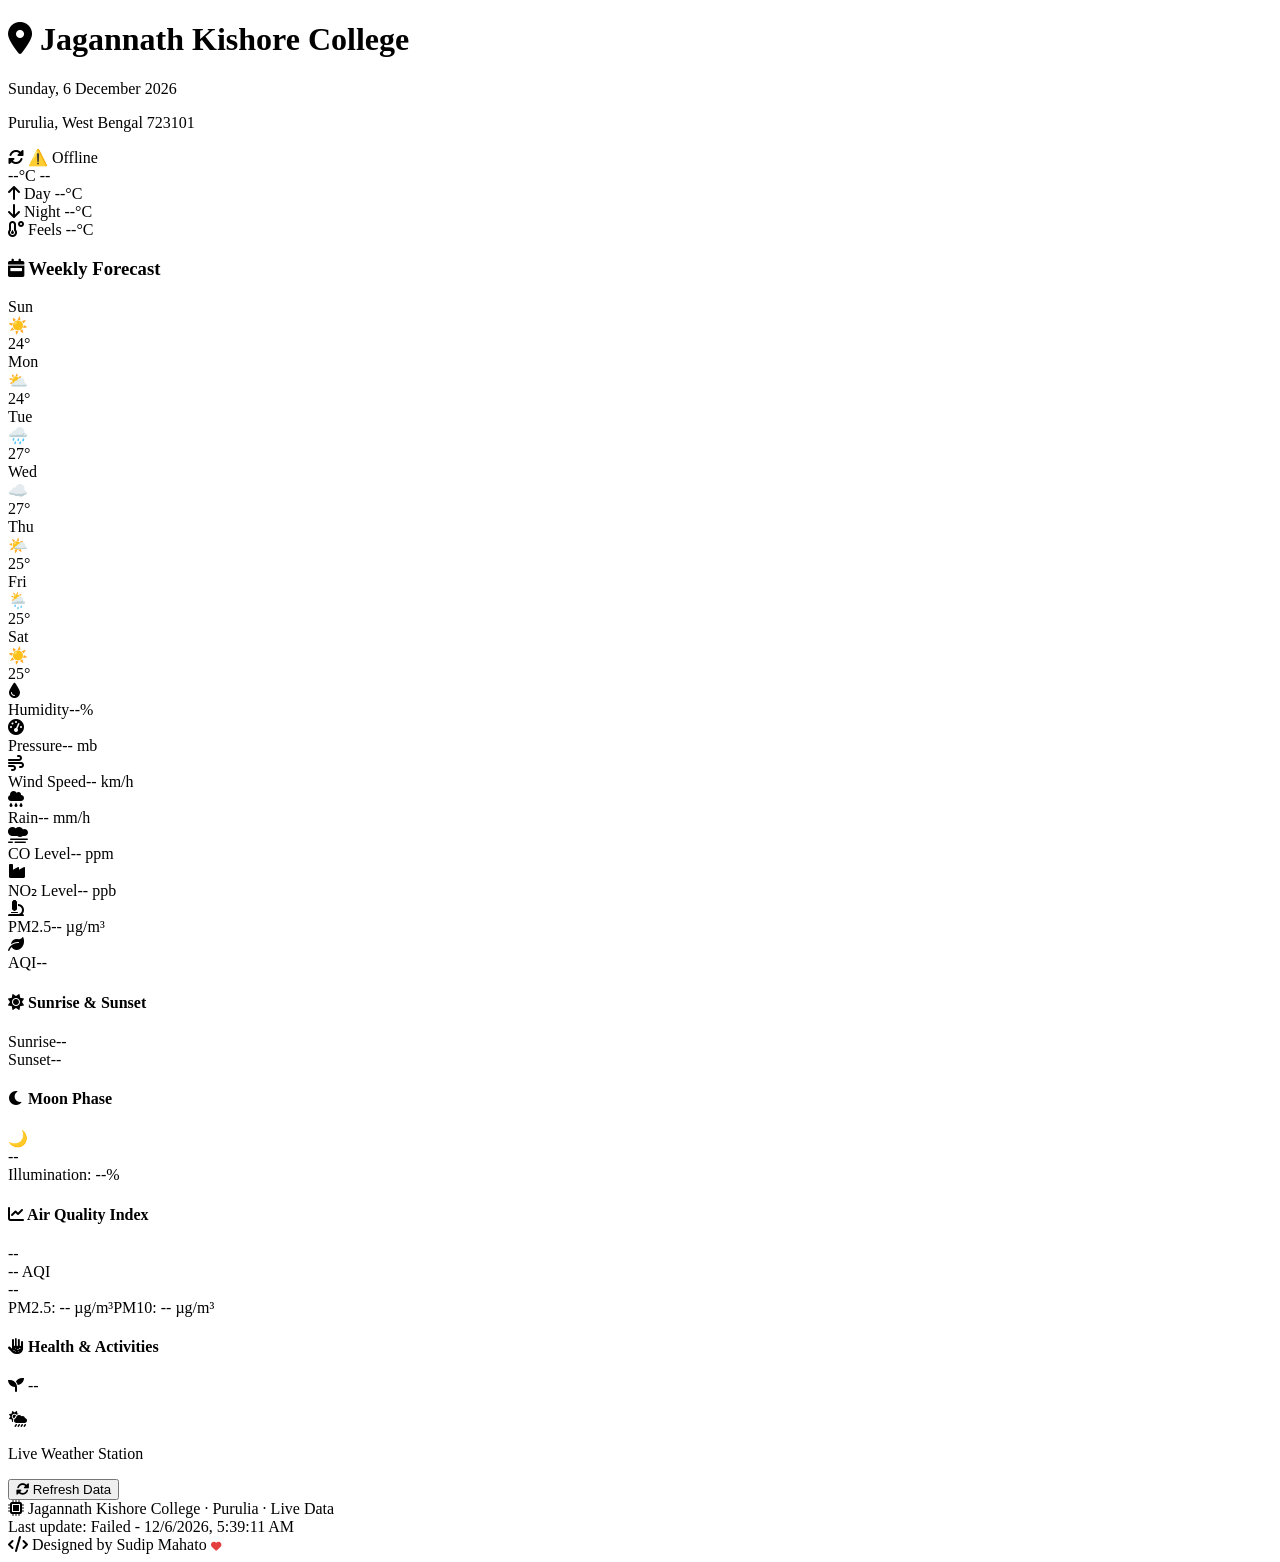
==== html.html @ 6a3ea7fb "Add files via upload" ====
<!DOCTYPE html>
<html lang="en">
<head>
    <meta charset="UTF-8">
    <meta name="viewport" content="width=device-width, initial-scale=1.0, user-scalable=yes">
    <title>Jagannath Kishore College · Live Weather Station</title>
    <link href="https://fonts.googleapis.com/css2?family=Inter:opsz,wght@14..32,300;400;500;600;700;800&display=swap" rel="stylesheet">
    <link rel="stylesheet" href="https://cdnjs.cloudflare.com/ajax/libs/font-awesome/6.0.0-beta3/css/all.min.css">
    <link rel="stylesheet" href="styles.css">
</head>
<body>
<div class="dashboard">
    <div class="header">
        <div class="location-date">
            <h1><i class="fas fa-map-marker-alt"></i> Jagannath Kishore College</h1>
            <p class="date" id="currentDate">Loading...</p>
            <p class="sub-location">Purulia, West Bengal 723101</p>
        </div>
        <div class="last-updated-badge"><i class="fas fa-sync-alt"></i> <span id="refreshHint">Connecting...</span></div>
    </div>

    <div class="main-temp-section">
        <div class="temp-display">
            <span class="large-temp" id="mainTemp">--</span><span class="temp-unit">°C</span>
            <span class="weather-condition" id="weatherCondition">--</span>
        </div>
        <div class="temp-details">
            <div class="detail-item"><i class="fas fa-arrow-up"></i> Day <span id="dayHigh">--</span>°C</div>
            <div class="detail-item"><i class="fas fa-arrow-down"></i> Night <span id="nightLow">--</span>°C</div>
            <div class="detail-item"><i class="fas fa-temperature-low"></i> Feels <span id="feelsLike">--</span>°C</div>
        </div>
    </div>

    <div class="section-title"><h3><i class="fas fa-calendar-week"></i> Weekly Forecast</h3></div>
    <div class="forecast-scroll" id="forecastContainer">Loading forecast...</div>

    <div class="two-columns">
        <div class="metrics-grid">
            <div class="metric-card"><div class="metric-icon"><i class="fas fa-tint"></i></div><div class="metric-info"><span class="metric-label">Humidity</span><span class="metric-value" id="humidityVal">--<span class="unit-sm">%</span></span></div></div>
            <div class="metric-card"><div class="metric-icon"><i class="fas fa-gauge-high"></i></div><div class="metric-info"><span class="metric-label">Pressure</span><span class="metric-value" id="pressureVal">--<span class="unit-sm"> mb</span></span></div></div>
            <div class="metric-card"><div class="metric-icon"><i class="fas fa-wind"></i></div><div class="metric-info"><span class="metric-label">Wind Speed</span><span class="metric-value" id="windInfo">--<span class="unit-sm"> km/h</span></span></div></div>
            <div class="metric-card"><div class="metric-icon"><i class="fas fa-cloud-rain"></i></div><div class="metric-info"><span class="metric-label">Rain</span><span class="metric-value" id="rainVal">--<span class="unit-sm"> mm/h</span></span></div></div>
            <div class="metric-card"><div class="metric-icon"><i class="fas fa-smog"></i></div><div class="metric-info"><span class="metric-label">CO Level</span><span class="metric-value" id="coVal">--<span class="unit-sm"> ppm</span></span></div></div>
            <div class="metric-card"><div class="metric-icon"><i class="fas fa-industry"></i></div><div class="metric-info"><span class="metric-label">NO₂ Level</span><span class="metric-value" id="no2Val">--<span class="unit-sm"> ppb</span></span></div></div>
            <div class="metric-card"><div class="metric-icon"><i class="fas fa-microscope"></i></div><div class="metric-info"><span class="metric-label">PM2.5</span><span class="metric-value" id="pm25val">--<span class="unit-sm"> µg/m³</span></span></div></div>
            <div class="metric-card"><div class="metric-icon"><i class="fas fa-leaf"></i></div><div class="metric-info"><span class="metric-label">AQI</span><span class="metric-value" id="aqiValue">--</span></div></div>
        </div>

        <div class="sidebar">
            <div class="sidebar-card"><h4><i class="fas fa-sun"></i> Sunrise & Sunset</h4><div class="sun-times"><div class="sun-item"><span class="sun-label">Sunrise</span><span class="sun-value" id="sunriseTime">--</span></div><div class="sun-item"><span class="sun-label">Sunset</span><span class="sun-value" id="sunsetTime">--</span></div></div></div>
            <div class="sidebar-card"><h4><i class="fas fa-moon"></i> Moon Phase</h4><div class="moon-info"><div class="moon-icon-large">🌙</div><div><div class="moon-name" id="moonPhaseName">--</div><div class="moon-illum">Illumination: <span id="moonIllum">--</span>%</div></div></div></div>
            <div class="sidebar-card aqi-card-detail"><h4><i class="fas fa-chart-line"></i> Air Quality Index</h4><div class="aqi-level-large" id="aqiLevel">--</div><div class="aqi-value-large"><span id="aqiValueLarge">--</span> AQI</div><div class="aqi-description" id="aqiDesc">--</div><div class="pm-details"><span>PM2.5: <span id="pm25valSide">--</span> µg/m³</span><span>PM10: <span id="pm10valSide">--</span> µg/m³</span></div></div>
            <div class="sidebar-card"><h4><i class="fas fa-allergies"></i> Health & Activities</h4><p id="pollenInfo"><i class="fas fa-seedling"></i> --</p></div>
            <div class="get-app-card"><i class="fas fa-cloud-sun-rain"></i><p>Live Weather Station</p><button class="app-btn" id="refreshBtn"><i class="fas fa-sync-alt"></i> Refresh Data</button></div>
        </div>
    </div>

    <div class="footer">
        <div class="college-footer"><i class="fas fa-microchip"></i> Jagannath Kishore College · Purulia · Live Data</div>
        <div class="update-time" id="updateTimestamp">Last update: --</div>
        <div class="designer-credit"><i class="fas fa-code"></i> Designed by Sudip Mahato <i class="fas fa-heart" style="color:#e53e3e; font-size:0.65rem;"></i></div>
    </div>
</div>

<script src="script.js"></script>
</body>
</html>
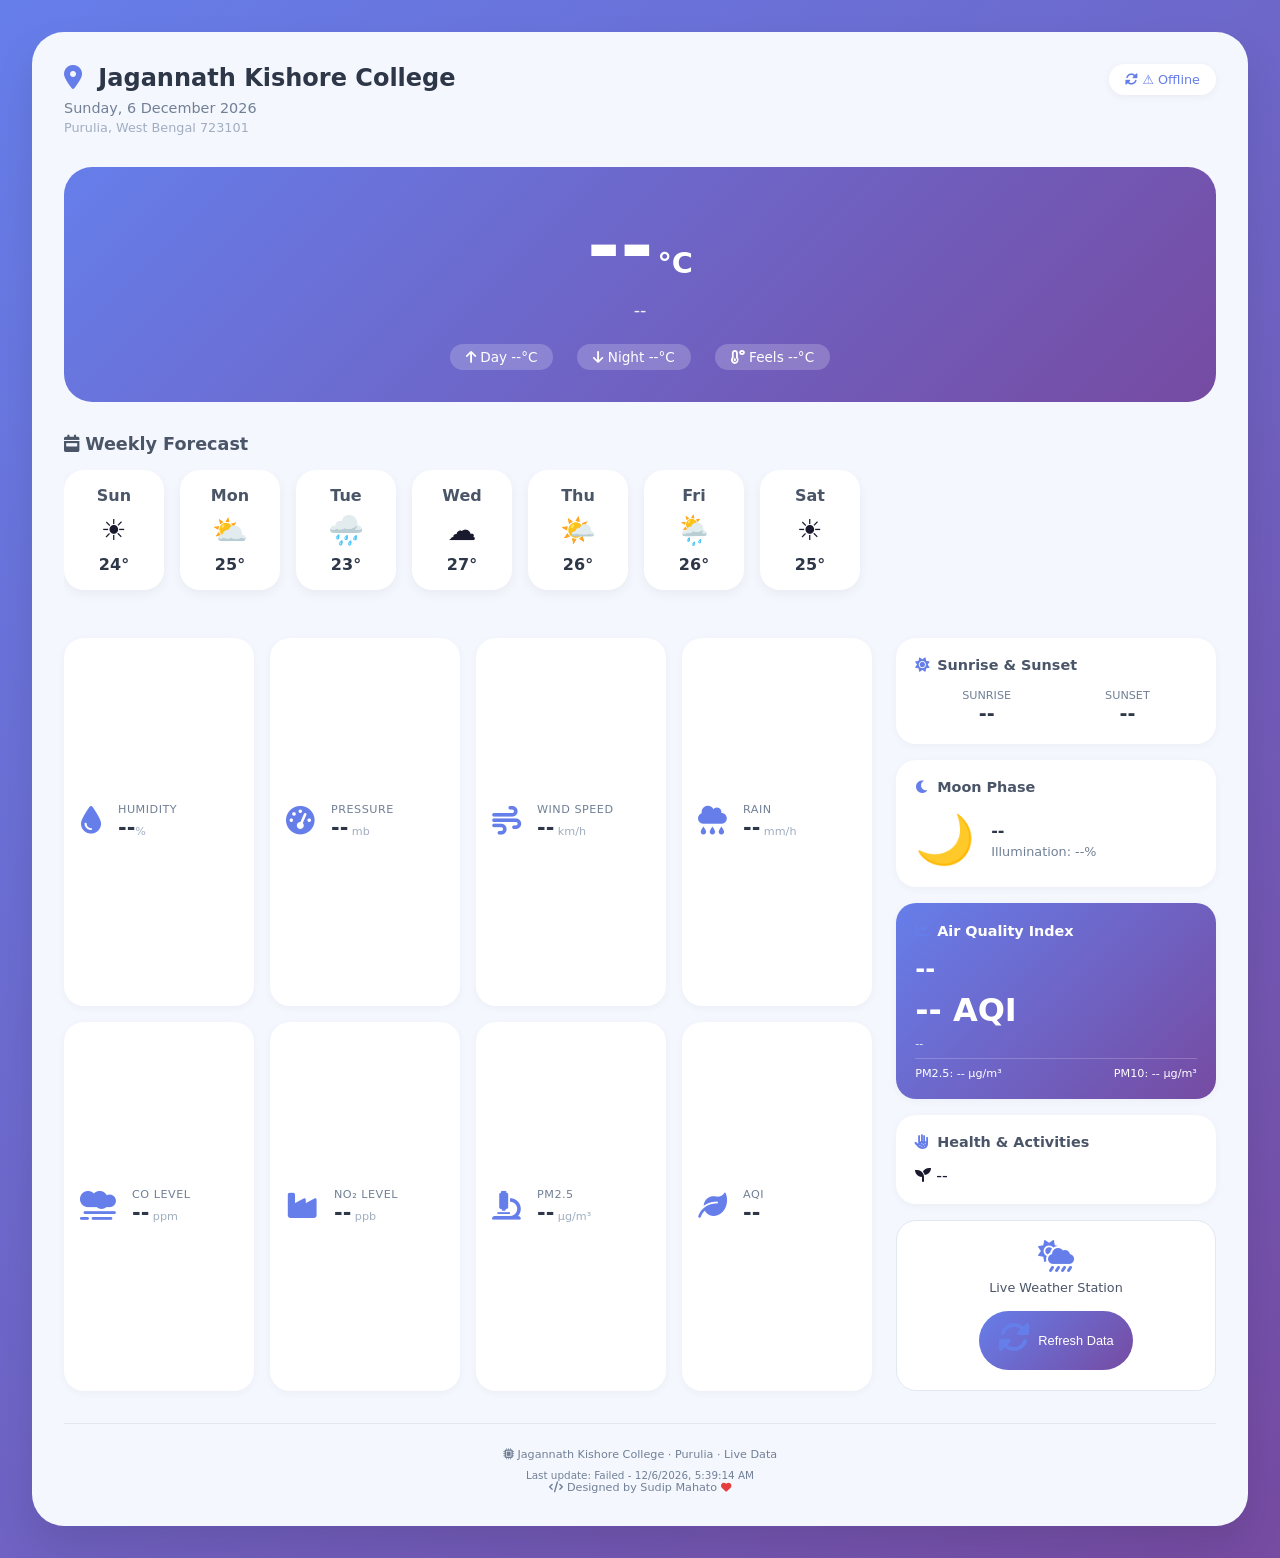
==== commit 33b497fa: "Update html.html" ====
--- a/html.html
+++ b/html.html
@@ -6,7 +6,70 @@
     <title>Jagannath Kishore College · Live Weather Station</title>
     <link href="https://fonts.googleapis.com/css2?family=Inter:opsz,wght@14..32,300;400;500;600;700;800&display=swap" rel="stylesheet">
     <link rel="stylesheet" href="https://cdnjs.cloudflare.com/ajax/libs/font-awesome/6.0.0-beta3/css/all.min.css">
-    <link rel="stylesheet" href="styles.css">
+    <style>
+        /* ========== ALL YOUR CSS HERE ========== */
+        * { margin: 0; padding: 0; box-sizing: border-box; }
+        body { font-family: 'Inter', system-ui, sans-serif; background: linear-gradient(135deg, #667eea 0%, #764ba2 100%); color: #1a1a2e; padding: 2rem; min-height: 100vh; }
+        .dashboard { max-width: 1400px; margin: 0 auto; background: #f5f7fe; border-radius: 32px; box-shadow: 0 20px 40px rgba(0,0,0,0.1); overflow: hidden; padding: 2rem; }
+        .header { display: flex; justify-content: space-between; align-items: flex-start; margin-bottom: 2rem; flex-wrap: wrap; gap: 1rem; }
+        .location-date h1 { font-size: 1.5rem; color: #2d3748; margin-bottom: 0.5rem; }
+        .location-date h1 i { color: #667eea; margin-right: 8px; }
+        .date { font-size: 0.9rem; color: #718096; margin-bottom: 0.25rem; }
+        .sub-location { font-size: 0.8rem; color: #a0aec0; }
+        .last-updated-badge { background: white; padding: 0.5rem 1rem; border-radius: 50px; box-shadow: 0 2px 8px rgba(0,0,0,0.05); font-size: 0.8rem; color: #667eea; }
+        .main-temp-section { background: linear-gradient(135deg, #667eea 0%, #764ba2 100%); border-radius: 28px; padding: 2rem; margin-bottom: 2rem; color: white; text-align: center; }
+        .large-temp { font-size: 5rem; font-weight: 800; }
+        .temp-unit { font-size: 1.8rem; font-weight: 600; margin-left: 4px; }
+        .weather-condition { display: block; font-size: 1.1rem; margin-top: 0.5rem; opacity: 0.9; }
+        .temp-details { display: flex; justify-content: center; gap: 1.5rem; margin-top: 1.5rem; }
+        .detail-item { background: rgba(255,255,255,0.2); padding: 0.3rem 1rem; border-radius: 50px; font-size: 0.85rem; }
+        .section-title { margin: 1.5rem 0 1rem; }
+        .section-title h3 { font-size: 1.1rem; color: #4a5568; }
+        .forecast-scroll { display: flex; gap: 1rem; overflow-x: auto; padding-bottom: 1rem; margin-bottom: 2rem; scrollbar-width: thin; }
+        .forecast-scroll::-webkit-scrollbar { height: 6px; }
+        .forecast-scroll::-webkit-scrollbar-track { background: #e2e8f0; border-radius: 10px; }
+        .forecast-scroll::-webkit-scrollbar-thumb { background: #667eea; border-radius: 10px; }
+        .forecast-card { min-width: 100px; background: white; border-radius: 20px; padding: 1rem; text-align: center; box-shadow: 0 4px 12px rgba(0,0,0,0.05); transition: transform 0.2s; }
+        .forecast-card:hover { transform: translateY(-4px); }
+        .forecast-day { font-weight: 600; color: #4a5568; margin-bottom: 8px; }
+        .forecast-icon { font-size: 1.8rem; margin: 8px 0; }
+        .forecast-temp { font-weight: 700; color: #2d3748; }
+        .two-columns { display: grid; grid-template-columns: 1fr 320px; gap: 1.5rem; margin-top: 1rem; }
+        .metrics-grid { display: grid; grid-template-columns: repeat(auto-fill, minmax(180px, 1fr)); gap: 1rem; }
+        .metric-card { background: white; border-radius: 20px; padding: 1rem; display: flex; align-items: center; gap: 1rem; box-shadow: 0 2px 8px rgba(0,0,0,0.04); transition: all 0.2s; }
+        .metric-card:hover { box-shadow: 0 6px 16px rgba(0,0,0,0.08); transform: translateY(-2px); }
+        .metric-icon i { font-size: 1.8rem; color: #667eea; }
+        .metric-info { display: flex; flex-direction: column; }
+        .metric-label { font-size: 0.7rem; text-transform: uppercase; color: #718096; letter-spacing: 0.5px; }
+        .metric-value { font-size: 1.3rem; font-weight: 700; color: #2d3748; }
+        .unit-sm { font-size: 0.7rem; font-weight: 500; color: #a0aec0; }
+        .sidebar { display: flex; flex-direction: column; gap: 1rem; }
+        .sidebar-card { background: white; border-radius: 20px; padding: 1.2rem; box-shadow: 0 2px 8px rgba(0,0,0,0.04); }
+        .sidebar-card h4 { font-size: 0.9rem; color: #4a5568; margin-bottom: 1rem; display: flex; align-items: center; gap: 8px; }
+        .sidebar-card h4 i { color: #667eea; }
+        .sun-times { display: flex; justify-content: space-around; }
+        .sun-item { text-align: center; }
+        .sun-label { display: block; font-size: 0.7rem; color: #718096; text-transform: uppercase; }
+        .sun-value { font-size: 1.2rem; font-weight: 600; color: #2d3748; }
+        .moon-info { display: flex; align-items: center; gap: 1rem; }
+        .moon-icon-large { font-size: 3rem; }
+        .moon-name { font-weight: 600; color: #2d3748; margin-bottom: 4px; }
+        .moon-illum { font-size: 0.8rem; color: #718096; }
+        .aqi-card-detail { background: linear-gradient(135deg, #667eea 0%, #764ba2 100%); color: white; }
+        .aqi-card-detail h4 { color: white; }
+        .aqi-level-large { font-size: 1.5rem; font-weight: 700; margin: 0.5rem 0; }
+        .aqi-value-large { font-size: 2rem; font-weight: 800; }
+        .aqi-description { font-size: 0.7rem; opacity: 0.9; margin: 0.5rem 0; }
+        .pm-details { display: flex; justify-content: space-between; font-size: 0.7rem; margin-top: 0.5rem; border-top: 1px solid rgba(255,255,255,0.2); padding-top: 0.5rem; }
+        .get-app-card { background: white; border-radius: 20px; padding: 1.2rem; text-align: center; border: 1px solid #e2e8f0; }
+        .get-app-card i { font-size: 2rem; color: #667eea; margin-bottom: 8px; }
+        .get-app-card p { font-size: 0.8rem; color: #4a5568; margin-bottom: 1rem; }
+        .app-btn { background: linear-gradient(135deg, #667eea 0%, #764ba2 100%); color: white; border: none; padding: 0.6rem 1.2rem; border-radius: 50px; font-size: 0.8rem; cursor: pointer; transition: opacity 0.2s; display: inline-flex; align-items: center; gap: 8px; }
+        .app-btn:hover { opacity: 0.9; }
+        .footer { margin-top: 2rem; padding-top: 1.5rem; border-top: 1px solid #e2e8f0; text-align: center; font-size: 0.7rem; color: #718096; }
+        .update-time { margin-top: 8px; font-size: 0.65rem; }
+        @media (max-width: 900px) { body { padding: 1rem; } .dashboard { padding: 1rem; } .two-columns { grid-template-columns: 1fr; } .large-temp { font-size: 3.5rem; } .temp-unit { font-size: 1.2rem; } }
+    </style>
 </head>
 <body>
 <div class="dashboard">
@@ -62,6 +125,158 @@
     </div>
 </div>
 
-<script src="script.js"></script>
+<script>
+    // ============================================================
+    // YOUR GOOGLE APPS SCRIPT URL
+    // ============================================================
+    const APP_SCRIPT_URL = "https://script.google.com/macros/s/AKfycbwYH5Z_UHoLAL3S5qI3YYpnICHrtEcD-1VmdOc028qexu4j9sNbNYFOlctTRDMMPaZZcw/exec";
+
+    function setCurrentDate() {
+        const days = ['Sunday', 'Monday', 'Tuesday', 'Wednesday', 'Thursday', 'Friday', 'Saturday'];
+        const months = ['January', 'February', 'March', 'April', 'May', 'June', 'July', 'August', 'September', 'October', 'November', 'December'];
+        const now = new Date();
+        document.getElementById('currentDate').textContent = `${days[now.getDay()]}, ${now.getDate()} ${months[now.getMonth()]} ${now.getFullYear()}`;
+    }
+    setCurrentDate();
+
+    function generateWeeklyForecast(currentTemp) {
+        const days = ['Sunday', 'Monday', 'Tuesday', 'Wednesday', 'Thursday', 'Friday', 'Saturday'];
+        const icons = ['☀️', '⛅', '🌧️', '☁️', '🌤️', '🌦️'];
+        const today = new Date().getDay();
+        const forecast = [];
+        for (let i = 0; i < 7; i++) {
+            const dayIndex = (today + i) % 7;
+            let tempChange = i === 0 ? 0 : (Math.random() * 5) - 1;
+            forecast.push({ day: days[dayIndex], temp: Math.round(currentTemp + tempChange), icon: icons[i % icons.length] });
+        }
+        return forecast;
+    }
+
+    function renderForecast(forecast) {
+        const container = document.getElementById('forecastContainer');
+        if (!container) return;
+        container.innerHTML = forecast.map(day => `<div class="forecast-card"><div class="forecast-day">${day.day.substring(0, 3)}</div><div class="forecast-icon">${day.icon}</div><div class="forecast-temp">${day.temp}°</div></div>`).join('');
+    }
+
+    function calculateAQI(pm25, pm10) {
+        const pm25Breakpoints = [0, 30, 60, 90, 120, 250, 500];
+        const pm25AQI = [0, 50, 100, 200, 300, 400, 500];
+        const pm10Breakpoints = [0, 50, 100, 250, 350, 430, 500];
+        const pm10AQI = [0, 50, 100, 200, 300, 400, 500];
+
+        function calcSubIndex(value, breakpoints, aqiValues) {
+            if (value <= breakpoints[0]) return 0;
+            for (let i = 1; i < breakpoints.length; i++) {
+                if (value <= breakpoints[i]) {
+                    const bpLow = breakpoints[i - 1], bpHigh = breakpoints[i];
+                    const aqiLow = aqiValues[i - 1], aqiHigh = aqiValues[i];
+                    return Math.round(((aqiHigh - aqiLow) / (bpHigh - bpLow)) * (value - bpLow) + aqiLow);
+                }
+            }
+            return aqiValues[aqiValues.length - 1];
+        }
+        return Math.max(calcSubIndex(pm25, pm25Breakpoints, pm25AQI), calcSubIndex(pm10, pm10Breakpoints, pm10AQI));
+    }
+
+    async function fetchWeatherData() {
+        const statusHint = document.getElementById('refreshHint');
+        const updateTimestamp = document.getElementById('updateTimestamp');
+        try {
+            if (statusHint) statusHint.innerHTML = "<i class='fas fa-spinner fa-pulse'></i> Loading...";
+            const response = await fetch(APP_SCRIPT_URL);
+            const result = await response.json();
+            if (result.status === 'success' && result.data && result.data.length > 0) {
+                const d = result.data[0];
+                const temp = parseFloat(d[0]) || 24;
+                const humidity = parseFloat(d[1]) || 65;
+                const highTemp = parseFloat(d[2]) || 32;
+                const lowTemp = parseFloat(d[3]) || 22;
+                const pressure = parseFloat(d[4]) || 1013;
+                const pm25 = parseFloat(d[6]) || 45;
+                const pm10 = parseFloat(d[7]) || 78;
+                const co = parseFloat(d[8]) || 0.8;
+                const no2 = parseFloat(d[9]) || 25;
+                const windSpeed = parseFloat(d[10]) || 12;
+                const rainfall = parseFloat(d[12]) || 0;
+                const aqi = calculateAQI(pm25, pm10);
+                
+                let aqiLevel = "Good", aqiDesc = "Air quality is satisfactory";
+                if (aqi > 50 && aqi <= 100) { aqiLevel = "Satisfactory"; aqiDesc = "May cause minor breathing discomfort"; }
+                else if (aqi > 100 && aqi <= 200) { aqiLevel = "Moderate"; aqiDesc = "May cause breathing discomfort to sensitive groups"; }
+                else if (aqi > 200 && aqi <= 300) { aqiLevel = "Poor"; aqiDesc = "May cause breathing discomfort to most people"; }
+                else if (aqi > 300 && aqi <= 400) { aqiLevel = "Very Poor"; aqiDesc = "May cause respiratory illness"; }
+                else if (aqi > 400) { aqiLevel = "Severe"; aqiDesc = "May cause serious health effects"; }
+                
+                let condition = "Clear Sky";
+                if (rainfall > 5) condition = "Heavy Rain";
+                else if (rainfall > 1) condition = "Light Rain";
+                else if (rainfall > 0) condition = "Drizzle";
+                else if (temp > 35) condition = "Hot & Sunny";
+                else if (temp < 15) condition = "Cold";
+                
+                const moonIllum = (dateToDays(new Date()) % 29.53) / 29.53 * 100;
+                let moonPhase = "Waxing Gibbous";
+                if (moonIllum < 5) moonPhase = "New Moon";
+                else if (moonIllum < 25) moonPhase = "Waxing Crescent";
+                else if (moonIllum < 45) moonPhase = "First Quarter";
+                else if (moonIllum < 65) moonPhase = "Waxing Gibbous";
+                else if (moonIllum < 85) moonPhase = "Full Moon";
+                else if (moonIllum < 95) moonPhase = "Waning Gibbous";
+                else moonPhase = "Last Quarter";
+                
+                document.getElementById('mainTemp').textContent = temp.toFixed(1);
+                document.getElementById('weatherCondition').textContent = condition;
+                document.getElementById('dayHigh').textContent = highTemp.toFixed(1);
+                document.getElementById('nightLow').textContent = lowTemp.toFixed(1);
+                document.getElementById('feelsLike').textContent = (temp - 2).toFixed(1);
+                document.getElementById('humidityVal').innerHTML = humidity.toFixed(0) + '<span class="unit-sm">%</span>';
+                document.getElementById('pressureVal').innerHTML = pressure.toFixed(1) + '<span class="unit-sm"> mb</span>';
+                document.getElementById('windInfo').innerHTML = windSpeed.toFixed(1) + '<span class="unit-sm"> km/h</span>';
+                document.getElementById('rainVal').innerHTML = rainfall.toFixed(1) + '<span class="unit-sm"> mm/h</span>';
+                document.getElementById('coVal').innerHTML = co.toFixed(2) + '<span class="unit-sm"> ppm</span>';
+                document.getElementById('no2Val').innerHTML = no2.toFixed(1) + '<span class="unit-sm"> ppb</span>';
+                document.getElementById('pm25val').innerHTML = pm25.toFixed(1) + '<span class="unit-sm"> µg/m³</span>';
+                document.getElementById('pm25valSide').textContent = pm25.toFixed(1);
+                document.getElementById('pm10valSide').textContent = pm10.toFixed(1);
+                document.getElementById('aqiValue').textContent = aqi;
+                document.getElementById('aqiValueLarge').textContent = aqi;
+                document.getElementById('aqiLevel').textContent = aqiLevel;
+                document.getElementById('aqiDesc').textContent = aqiDesc;
+                document.getElementById('moonPhaseName').textContent = moonPhase;
+                document.getElementById('moonIllum').textContent = moonIllum.toFixed(1);
+                document.getElementById('sunriseTime').textContent = "05:08 AM";
+                document.getElementById('sunsetTime').textContent = "06:18 PM";
+                document.getElementById('pollenInfo').innerHTML = '<i class="fas fa-seedling"></i> Pollen levels are moderate in Purulia today';
+                renderForecast(generateWeeklyForecast(temp));
+                updateTimestamp.innerHTML = `Last update: ${new Date().toLocaleString()}`;
+                statusHint.innerHTML = "✅ Live";
+            } else {
+                throw new Error("No data");
+            }
+        } catch (error) {
+            console.error("Fetch error:", error);
+            statusHint.innerHTML = "⚠️ Offline";
+            updateTimestamp.innerHTML = `Last update: Failed - ${new Date().toLocaleString()}`;
+            renderForecast(generateWeeklyForecast(24));
+        }
+    }
+    
+    function dateToDays(date) {
+        const reference = new Date(2000, 0, 6, 18, 14, 0);
+        return (date - reference) / (1000 * 60 * 60 * 24);
+    }
+
+    document.getElementById('refreshBtn').addEventListener('click', async () => {
+        const btn = document.getElementById('refreshBtn');
+        btn.innerHTML = '<i class="fas fa-spinner fa-pulse"></i> Loading';
+        btn.disabled = true;
+        await fetchWeatherData();
+        btn.innerHTML = '<i class="fas fa-sync-alt"></i> Refresh Data';
+        btn.disabled = false;
+    });
+
+    fetchWeatherData();
+    setInterval(fetchWeatherData, 60000);
+</script>
 </body>
-</html>+</html>
